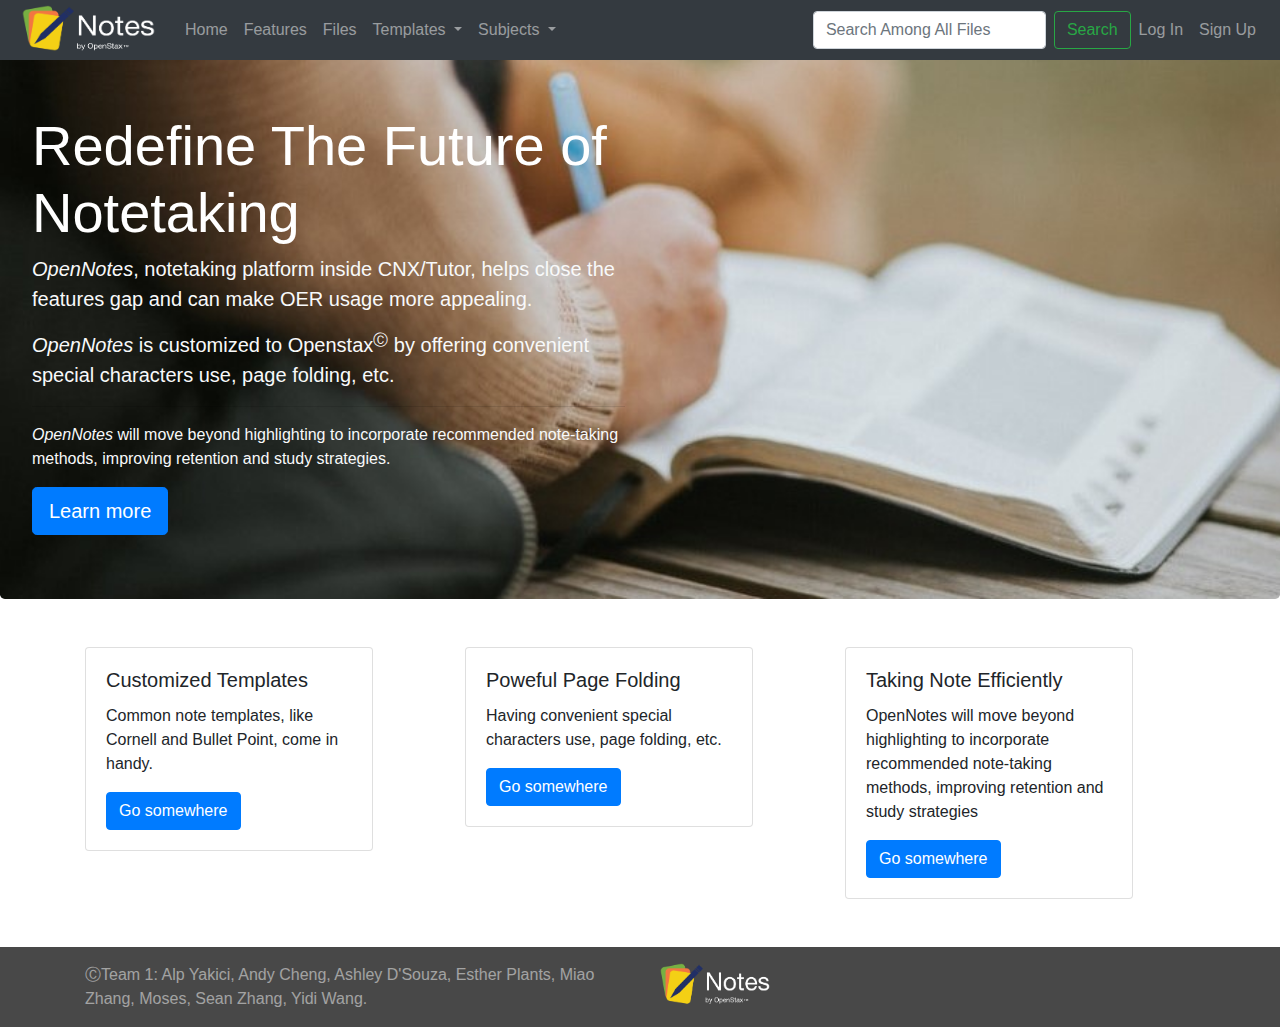
==== webview/index.html @ e5df9d30 "Add frontend" ====
<!DOCTYPE html>
<html lang="en">
<head>
    <meta charset="UTF-8">
    <meta name="viewport" content="width=device-width, initial-scale=1.0">
    <meta http-equiv="X-UA-Compatible" content="ie=edge">
    <title>OpenNotes</title>
    <link rel="stylesheet" href="https://stackpath.bootstrapcdn.com/bootstrap/4.3.1/css/bootstrap.min.css"
        integrity="sha384-ggOyR0iXCbMQv3Xipma34MD+dH/1fQ784/j6cY/iJTQUOhcWr7x9JvoRxT2MZw1T" crossorigin="anonymous">
    <link rel="stylesheet" href="style.css">
    <link rel="apple-touch-icon" sizes="180x180" href="images/apple-touch-icon.png">
    <link rel="icon" type="image/png" sizes="32x32" href="images/favicon-32x32.png">
    <link rel="icon" type="image/png" sizes="16x16" href="images/favicon-16x16.png">
    <link rel="manifest" href="/site.webmanifest">
</head>
<body>
    <!-- Nav Bar -->
    <nav class="navbar navbar-expand-lg navbar-dark bg-dark fixed-top" >
        <a class="navbar-brand" href="#">
            <img src="images/brand.png" width="145" height="50" class="d-inline-block align-top" alt="">
        </a>
        <button class="navbar-toggler" type="button" data-toggle="collapse" data-target="#navbarSupportedContent"
            aria-controls="navbarSupportedContent" aria-expanded="false" aria-label="Toggle navigation">
            <span class="navbar-toggler-icon"></span>
        </button>
        <div class="collapse navbar-collapse" id="navbarSupportedContent">
            <ul class="navbar-nav mr-auto">
                <li class="nav-item">
                    <a class="nav-link" href="index.htm">Home <span class="sr-only">(current)</span></a>
                </li>
                <li class="nav-item">
                    <a class="nav-link" href="#">Features</a>
                </li>
                <li class="nav-item">
                    <a class="nav-link" href="files.htm">Files</span></a>
                </li>
                <li class="nav-item dropdown">
                    <a class="nav-link dropdown-toggle" href="#" id="navbarDropdown" role="button" data-toggle="dropdown"
                        aria-haspopup="true" aria-expanded="false">
                        Templates
                    </a>
                    <div class="dropdown-menu" aria-labelledby="navbarDropdown">
                        <a class="dropdown-item" href="#">Cornell</a>
                        <a class="dropdown-item" href="#">Bullet Point</a>
                        <a class="dropdown-item" href="#">More</a>
                    </div>
                </li>
                <li class="nav-item dropdown">
                    <a class="nav-link dropdown-toggle" href="#" id="navbarDropdown" role="button" data-toggle="dropdown"
                        aria-haspopup="true" aria-expanded="false">
                        Subjects
                    </a>
                    <div class="dropdown-menu" aria-labelledby="navbarDropdown">
                        <a class="dropdown-item" href="#">Physics</a>
                        <a class="dropdown-item" href="#">Math</a>
                        <a class="dropdown-item" href="#">Biology</a>
                        <a class="dropdown-item" href="#">Economics</a>
                        <a class="dropdown-item" href="#">Sociology</a>
                        <a class="dropdown-item" href="#">More</a>
                    </div>
                </li>
            </ul>
            <form class="form-inline my-2 my-lg-0" width = '100'>
                <input class="form-control mr-sm-2" type="search" placeholder="Search Among All Files" aria-label="Search" >
                <button class="btn btn-outline-success my-2 my-sm-0" type="submit">Search</button>
            </form>
            <ul class="navbar-nav">
                <li class="nav-item">
                    <a class="nav-link" href="#">Log In</a>
                </li>
                <li class="nav-item">
                    <a class="nav-link" href="#">Sign Up</a>
                </li>
            </ul>
        </div>
    </nav>
    <!-- Jumbotron -->
    <div class="jumbotron mt-5" >
        <!-- <img src="images/notetaking.jpg" class="img-fluid" alt="Responsive image"> -->
        <div class="row">
            <div class="col-6">
                <h1 class="display-4 text-white">Redefine The Future of Notetaking</h1>
                <p class="lead text-light"> <em>OpenNotes</em>, notetaking platform inside CNX/Tutor, helps close the features gap and can make OER usage more appealing.</p>
                <p class="lead text-light"> <em>OpenNotes</em> is customized to Openstax<sup>Ⓒ</sup> by offering convenient special characters use, page folding, etc.</p>
                <hr class="my-3">
                <p class="text-light"><em>OpenNotes</em> will move beyond highlighting to incorporate recommended note-taking methods, improving retention and study
                strategies.</p>
                <a class="btn btn-primary btn-lg" href="#" role="button">Learn more</a>
            </div>
        </div>
    </div>
    <!-- Rows of Contents -->
    <div class="container mt-5 mb-5">
        <div class="row">
            <div class="col-lg-4 col-md-6 col-sm-12">
                <div class="card" style="width: 18rem;">
                    <div class="card-body">
                        <h5 class="card-title">Customized Templates</h5>
                        <p class="card-text">Common note templates, like Cornell and Bullet Point, come in handy.</p>
                        <a href="#" class="btn btn-primary">Go somewhere</a>
                    </div>
                </div>
            </div>
            <div class="col-lg-4 col-md-6 col-sm-12">
                <div class="card" style="width: 18rem;">
                    <div class="card-body">
                        <h5 class="card-title">Poweful Page Folding</h5>
                        <p class="card-text">Having convenient special characters use, page folding, etc.</p>
                        <a href="#" class="btn btn-primary">Go somewhere</a>
                    </div>
                </div>
            </div>
            <div class="col-lg-4 col-md-6 col-sm-12">
                <div class="card" style="width: 18rem;">
                    <div class="card-body">
                        <h5 class="card-title">Taking Note Efficiently</h5>
                        <p class="card-text">OpenNotes will move beyond highlighting to incorporate recommended note-taking methods, improving retention and study
                        strategies</p>
                        <a href="#" class="btn btn-primary">Go somewhere</a>
                    </div>
                </div>
            </div>
        </div>
    </div>
    <!-- End content -->
    <div class="end">
        <div class="container mb-0" >
            <div class="row">
                <div class = 'col-sm-6 my-3 mx-auto'><span class = 'text-white-50'>ⒸTeam 1: Alp Yakici, Andy Cheng, Ashley D'Souza, Esther Plants, Miao Zhang, Moses, Sean Zhang, Yidi Wang.</span></div>
                <div class='col-sm-6 my-3 mx-auto'><img src="images/brand.png" alt="" class="img-fluid" style="width: 120px"></div>
            </div>
        </div>
    </div>
    <script src="https://code.jquery.com/jquery-3.3.1.slim.min.js" integrity="sha384-q8i/X+965DzO0rT7abK41JStQIAqVgRVzpbzo5smXKp4YfRvH+8abtTE1Pi6jizo" crossorigin="anonymous"></script>
    <script src="https://cdnjs.cloudflare.com/ajax/libs/popper.js/1.14.7/umd/popper.min.js" integrity="sha384-UO2eT0CpHqdSJQ6hJty5KVphtPhzWj9WO1clHTMGa3JDZwrnQq4sF86dIHNDz0W1" crossorigin="anonymous"></script>
    <script src="https://stackpath.bootstrapcdn.com/bootstrap/4.3.1/js/bootstrap.min.js" integrity="sha384-JjSmVgyd0p3pXB1rRibZUAYoIIy6OrQ6VrjIEaFf/nJGzIxFDsf4x0xIM+B07jRM" crossorigin="anonymous"></script>
</body>
</html>
---- webview/style.css ----
.jumbotron {
  background-image: url("images/notetaking.jpg");
  background-size: cover;
  height: 100%;
  margin-bottom:0px;
}
.navbar{
    margin-bottom:0px;
    padding: 0 16px;
}
.end{
    margin-top: 0;
    background-color: rgba(0, 0, 0, 0.719);
    height: 80px;
}

.topmargin{
  margin-top: 60px;
}
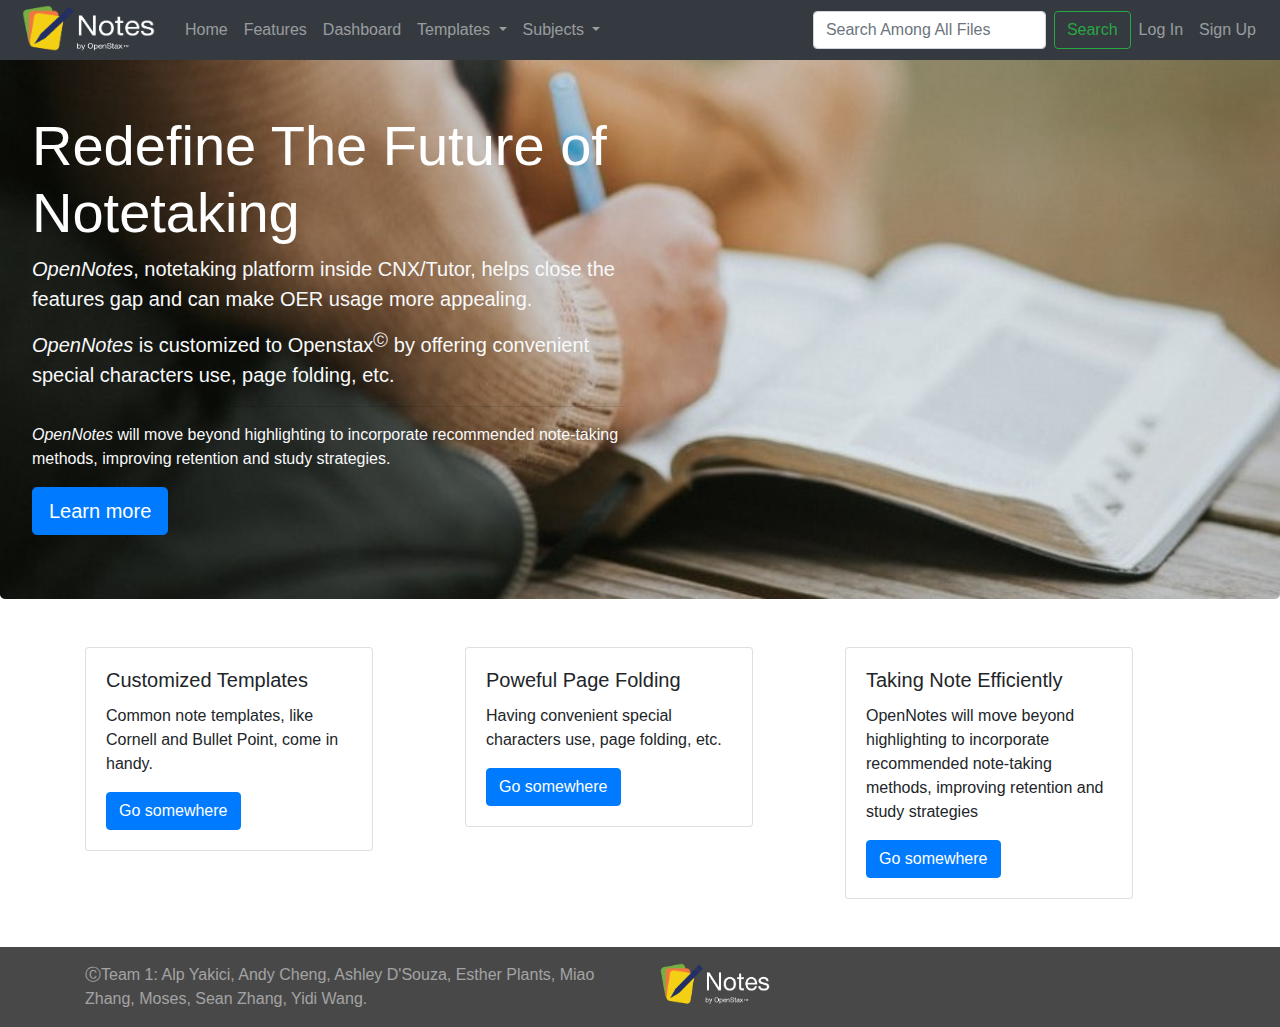
==== commit a451b9be: "Updated name of dashboard" ====
--- a/webview/index.html
+++ b/webview/index.html
@@ -32,7 +32,7 @@
                     <a class="nav-link" href="#">Features</a>
                 </li>
                 <li class="nav-item">
-                    <a class="nav-link" href="files.htm">Files</span></a>
+                    <a class="nav-link" href="dashboard.html">Dashboard</span></a>
                 </li>
                 <li class="nav-item dropdown">
                     <a class="nav-link dropdown-toggle" href="#" id="navbarDropdown" role="button" data-toggle="dropdown"
--- a/webview/style.css
+++ b/webview/style.css
@@ -16,4 +16,10 @@
 
 .topmargin{
   margin-top: 60px;
+}
+
+.textBox{
+  display: none;
+  background: linear-gradient(rgb(255, 166, 1),rgb(160, 185, 17));
+  opacity: 1;
 }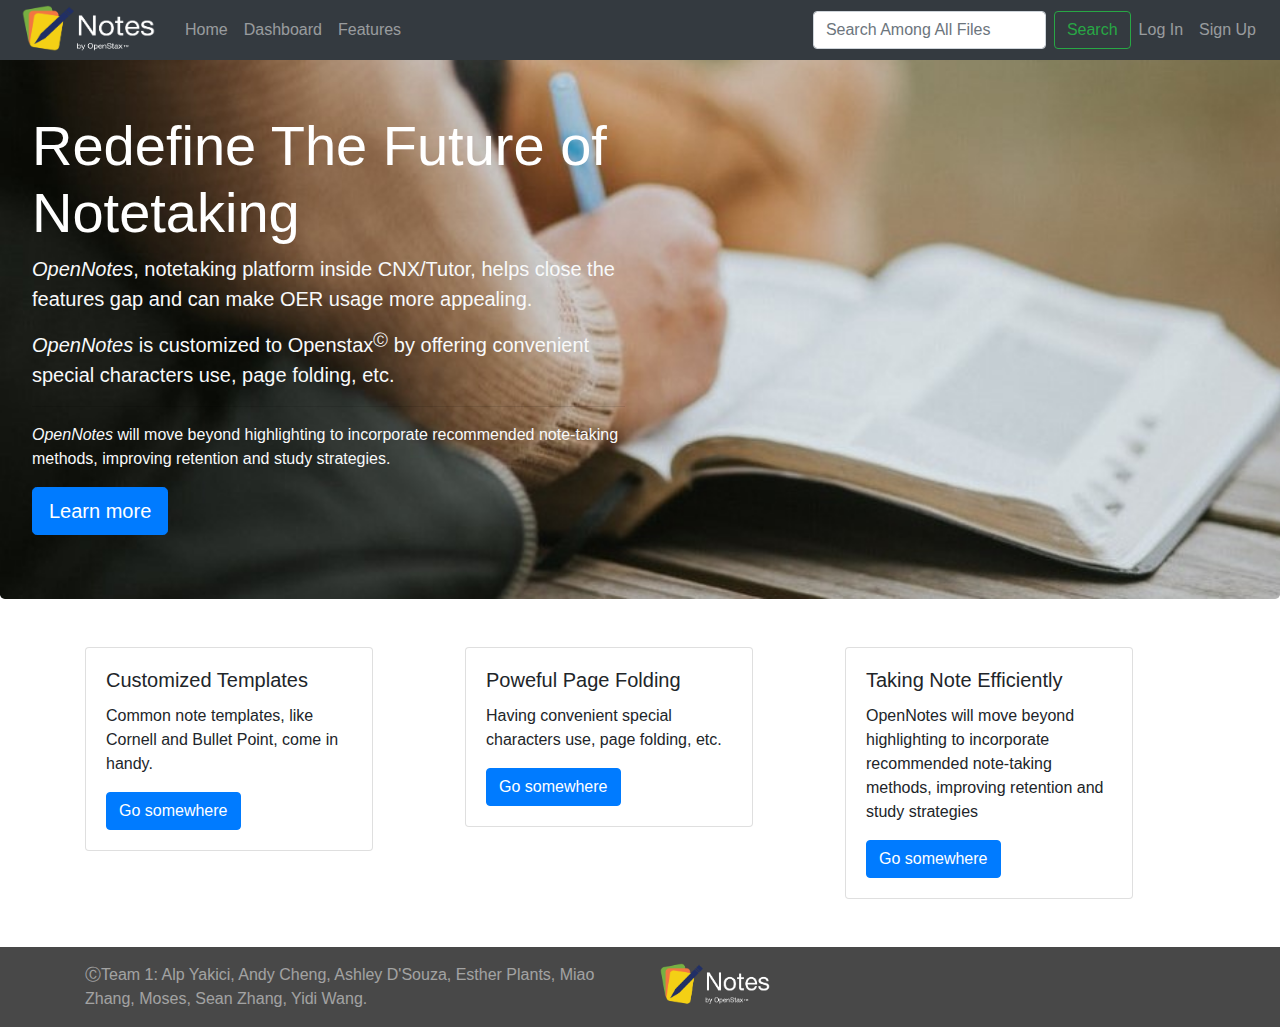
==== commit 6f9ecbf8: "Delete unnecessary buttons on the nav bar" ====
--- a/webview/index.html
+++ b/webview/index.html
@@ -26,38 +26,13 @@
         <div class="collapse navbar-collapse" id="navbarSupportedContent">
             <ul class="navbar-nav mr-auto">
                 <li class="nav-item">
-                    <a class="nav-link" href="index.htm">Home <span class="sr-only">(current)</span></a>
-                </li>
-                <li class="nav-item">
-                    <a class="nav-link" href="#">Features</a>
+                    <a class="nav-link" href="index.html">Home <span class="sr-only">(current)</span></a>
                 </li>
                 <li class="nav-item">
                     <a class="nav-link" href="dashboard.html">Dashboard</span></a>
                 </li>
-                <li class="nav-item dropdown">
-                    <a class="nav-link dropdown-toggle" href="#" id="navbarDropdown" role="button" data-toggle="dropdown"
-                        aria-haspopup="true" aria-expanded="false">
-                        Templates
-                    </a>
-                    <div class="dropdown-menu" aria-labelledby="navbarDropdown">
-                        <a class="dropdown-item" href="#">Cornell</a>
-                        <a class="dropdown-item" href="#">Bullet Point</a>
-                        <a class="dropdown-item" href="#">More</a>
-                    </div>
-                </li>
-                <li class="nav-item dropdown">
-                    <a class="nav-link dropdown-toggle" href="#" id="navbarDropdown" role="button" data-toggle="dropdown"
-                        aria-haspopup="true" aria-expanded="false">
-                        Subjects
-                    </a>
-                    <div class="dropdown-menu" aria-labelledby="navbarDropdown">
-                        <a class="dropdown-item" href="#">Physics</a>
-                        <a class="dropdown-item" href="#">Math</a>
-                        <a class="dropdown-item" href="#">Biology</a>
-                        <a class="dropdown-item" href="#">Economics</a>
-                        <a class="dropdown-item" href="#">Sociology</a>
-                        <a class="dropdown-item" href="#">More</a>
-                    </div>
+                <li class="nav-item">
+                    <a class="nav-link" href="#">Features</a>
                 </li>
             </ul>
             <form class="form-inline my-2 my-lg-0" width = '100'>
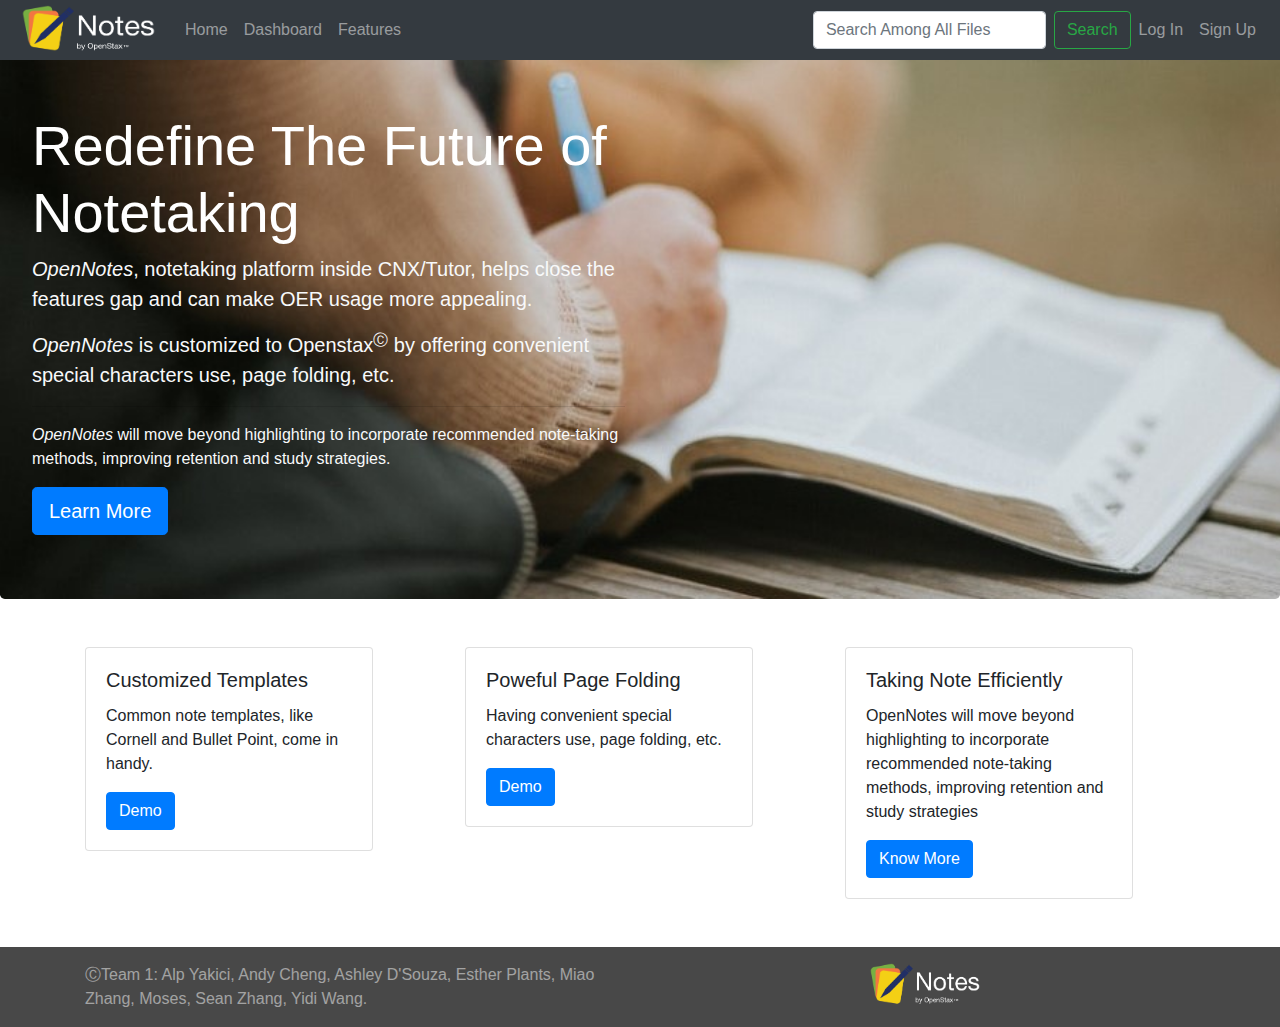
==== commit 233e9f1f: "Better UX design" ====
--- a/webview/index.html
+++ b/webview/index.html
@@ -60,7 +60,7 @@
                 <hr class="my-3">
                 <p class="text-light"><em>OpenNotes</em> will move beyond highlighting to incorporate recommended note-taking methods, improving retention and study
                 strategies.</p>
-                <a class="btn btn-primary btn-lg" href="#" role="button">Learn more</a>
+                <a class="btn btn-primary btn-lg" href="#" role="button">Learn More</a>
             </div>
         </div>
     </div>
@@ -72,7 +72,7 @@
                     <div class="card-body">
                         <h5 class="card-title">Customized Templates</h5>
                         <p class="card-text">Common note templates, like Cornell and Bullet Point, come in handy.</p>
-                        <a href="#" class="btn btn-primary">Go somewhere</a>
+                        <a href="#" class="btn btn-primary">Demo</a>
                     </div>
                 </div>
             </div>
@@ -81,7 +81,7 @@
                     <div class="card-body">
                         <h5 class="card-title">Poweful Page Folding</h5>
                         <p class="card-text">Having convenient special characters use, page folding, etc.</p>
-                        <a href="#" class="btn btn-primary">Go somewhere</a>
+                        <a href="#" class="btn btn-primary">Demo</a>
                     </div>
                 </div>
             </div>
@@ -91,7 +91,7 @@
                         <h5 class="card-title">Taking Note Efficiently</h5>
                         <p class="card-text">OpenNotes will move beyond highlighting to incorporate recommended note-taking methods, improving retention and study
                         strategies</p>
-                        <a href="#" class="btn btn-primary">Go somewhere</a>
+                        <a href="#" class="btn btn-primary">Know More</a>
                     </div>
                 </div>
             </div>
@@ -102,7 +102,11 @@
         <div class="container mb-0" >
             <div class="row">
                 <div class = 'col-sm-6 my-3 mx-auto'><span class = 'text-white-50'>ⒸTeam 1: Alp Yakici, Andy Cheng, Ashley D'Souza, Esther Plants, Miao Zhang, Moses, Sean Zhang, Yidi Wang.</span></div>
-                <div class='col-sm-6 my-3 mx-auto'><img src="images/brand.png" alt="" class="img-fluid" style="width: 120px"></div>
+                <div class='col-sm-6 my-3 mx-auto'>
+                    <div class='text-center'>
+                        <img src="images/brand.png" alt="" class="img-fluid" style="width: 120px">
+                    </div>
+                </div>
             </div>
         </div>
     </div>
--- a/webview/style.css
+++ b/webview/style.css
@@ -22,4 +22,8 @@
   display: none;
   background: linear-gradient(rgb(255, 166, 1),rgb(160, 185, 17));
   opacity: 1;
+}
+
+a{
+  color: black;
 }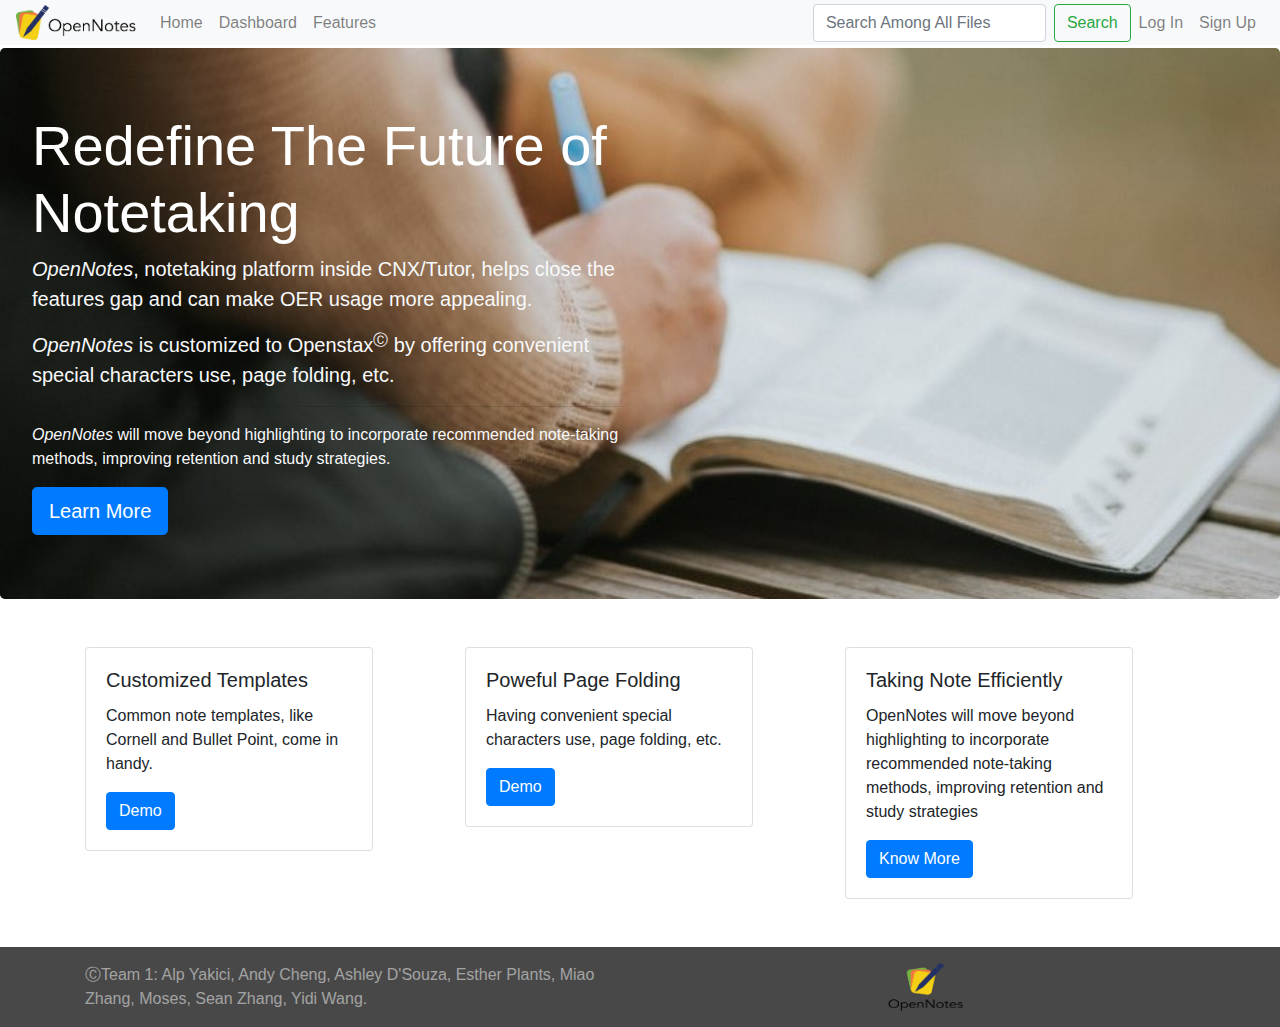
==== commit 92cb8a94: "unfinished logo changes. tbc" ====
--- a/webview/index.html
+++ b/webview/index.html
@@ -15,9 +15,9 @@
 </head>
 <body>
     <!-- Nav Bar -->
-    <nav class="navbar navbar-expand-lg navbar-dark bg-dark fixed-top" >
+    <nav class="navbar navbar-expand-lg navbar-light bg-light fixed-top" >
         <a class="navbar-brand" href="#">
-            <img src="images/brand.png" width="145" height="50" class="d-inline-block align-top" alt="">
+            <img src="images/osnotesAsset 1.png" width="120" height="35" class="d-inline-block align-top" alt="">
         </a>
         <button class="navbar-toggler" type="button" data-toggle="collapse" data-target="#navbarSupportedContent"
             aria-controls="navbarSupportedContent" aria-expanded="false" aria-label="Toggle navigation">
@@ -104,7 +104,7 @@
                 <div class = 'col-sm-6 my-3 mx-auto'><span class = 'text-white-50'>ⒸTeam 1: Alp Yakici, Andy Cheng, Ashley D'Souza, Esther Plants, Miao Zhang, Moses, Sean Zhang, Yidi Wang.</span></div>
                 <div class='col-sm-6 my-3 mx-auto'>
                     <div class='text-center'>
-                        <img src="images/brand.png" alt="" class="img-fluid" style="width: 120px">
+                        <img src="images/osnotesAsset 2.png" alt="" class="img-fluid" style="width: 75px; height: 48px">
                     </div>
                 </div>
             </div>
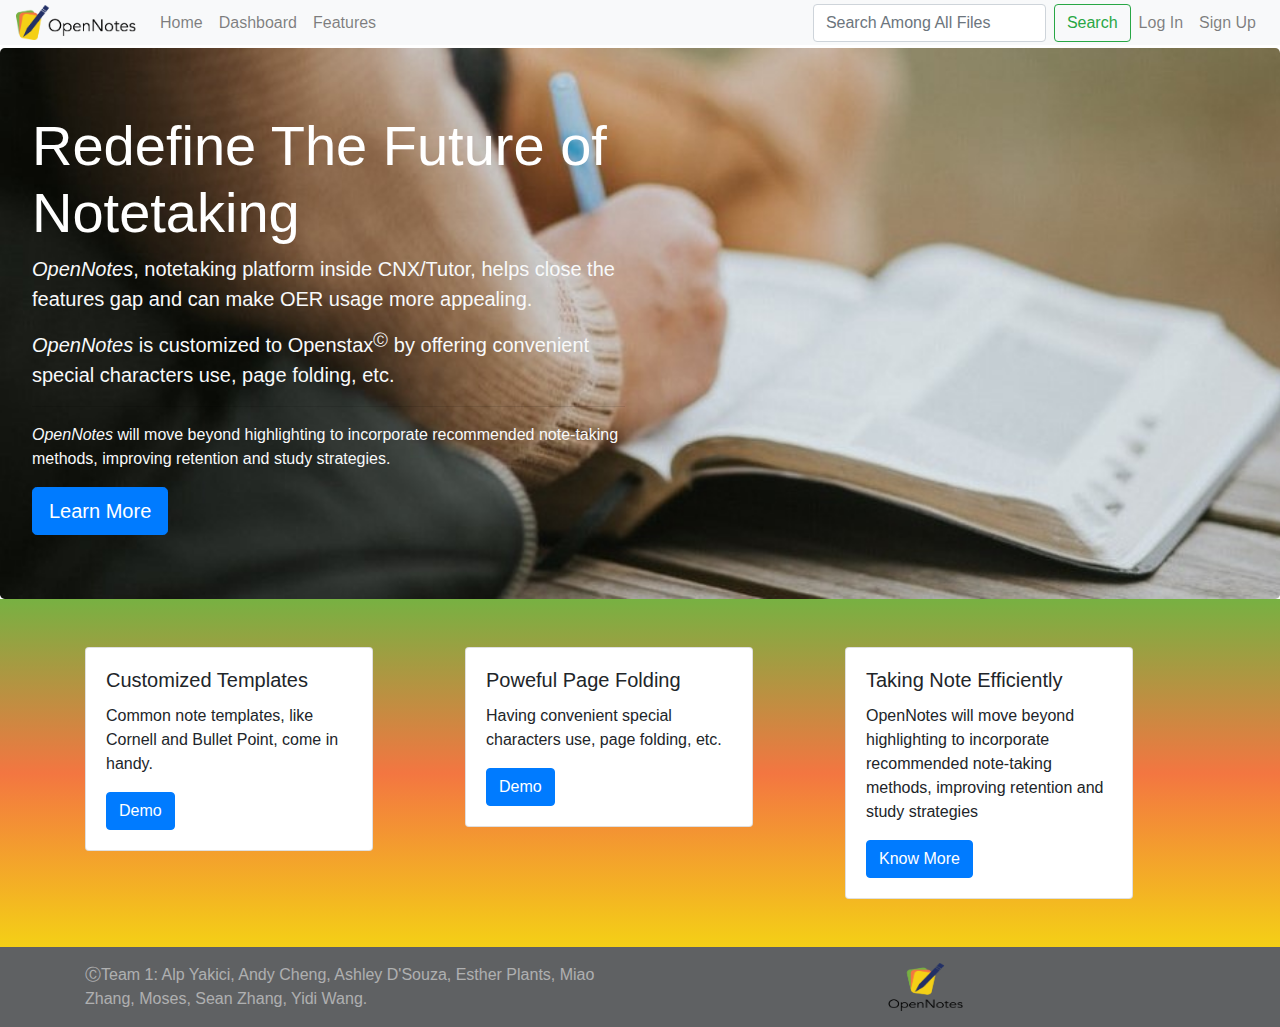
==== commit 02853b1e: "making style of index.html more OpenStaxy" ====
--- a/webview/index.html
+++ b/webview/index.html
@@ -65,38 +65,42 @@
         </div>
     </div>
     <!-- Rows of Contents -->
-    <div class="container mt-5 mb-5">
-        <div class="row">
-            <div class="col-lg-4 col-md-6 col-sm-12">
-                <div class="card" style="width: 18rem;">
-                    <div class="card-body">
-                        <h5 class="card-title">Customized Templates</h5>
-                        <p class="card-text">Common note templates, like Cornell and Bullet Point, come in handy.</p>
-                        <a href="#" class="btn btn-primary">Demo</a>
+    <div class="osGradient pt-5 pb-5">
+        <div class="container">
+            <div class="row">
+                <div class="col-lg-4 col-md-6 col-sm-12">
+                    <div class="card" style="width: 18rem;">
+                        <div class="card-body">
+                            <h5 class="card-title">Customized Templates</h5>
+                            <p class="card-text">Common note templates, like Cornell and Bullet Point, come in handy.</p>
+                            <a href="#" class="btn btn-primary">Demo</a>
+                        </div>
                     </div>
                 </div>
-            </div>
-            <div class="col-lg-4 col-md-6 col-sm-12">
-                <div class="card" style="width: 18rem;">
-                    <div class="card-body">
-                        <h5 class="card-title">Poweful Page Folding</h5>
-                        <p class="card-text">Having convenient special characters use, page folding, etc.</p>
-                        <a href="#" class="btn btn-primary">Demo</a>
+                <div class="col-lg-4 col-md-6 col-sm-12">
+                    <div class="card" style="width: 18rem;">
+                        <div class="card-body">
+                            <h5 class="card-title">Poweful Page Folding</h5>
+                            <p class="card-text">Having convenient special characters use, page folding, etc.</p>
+                            <a href="#" class="btn btn-primary">Demo</a>
+                        </div>
                     </div>
                 </div>
-            </div>
-            <div class="col-lg-4 col-md-6 col-sm-12">
-                <div class="card" style="width: 18rem;">
-                    <div class="card-body">
-                        <h5 class="card-title">Taking Note Efficiently</h5>
-                        <p class="card-text">OpenNotes will move beyond highlighting to incorporate recommended note-taking methods, improving retention and study
-                        strategies</p>
-                        <a href="#" class="btn btn-primary">Know More</a>
+                <div class="col-lg-4 col-md-6 col-sm-12">
+                    <div class="card" style="width: 18rem;">
+                        <div class="card-body">
+                            <h5 class="card-title">Taking Note Efficiently</h5>
+                            <p class="card-text">OpenNotes will move beyond highlighting to incorporate recommended note-taking
+                                methods, improving retention and study
+                                strategies</p>
+                            <a href="#" class="btn btn-primary">Know More</a>
+                        </div>
                     </div>
                 </div>
             </div>
         </div>
     </div>
+   
     <!-- End content -->
     <div class="end">
         <div class="container mb-0" >
--- a/webview/style.css
+++ b/webview/style.css
@@ -10,7 +10,7 @@
 }
 .end{
     margin-top: 0;
-    background-color: rgba(0, 0, 0, 0.719);
+    background-color: #5f6163;
     height: 80px;
 }
 
@@ -26,4 +26,20 @@
 
 a{
   color: black;
+}
+
+.osGreen{
+  background: #77b142;
+}
+
+.osOrange{
+  background:#f37641; 
+}
+
+.osYellow{
+  background:#f4d016; 
+}
+
+.osGradient{
+  background: linear-gradient(#77b142,#f37641,#f4d016);
 }